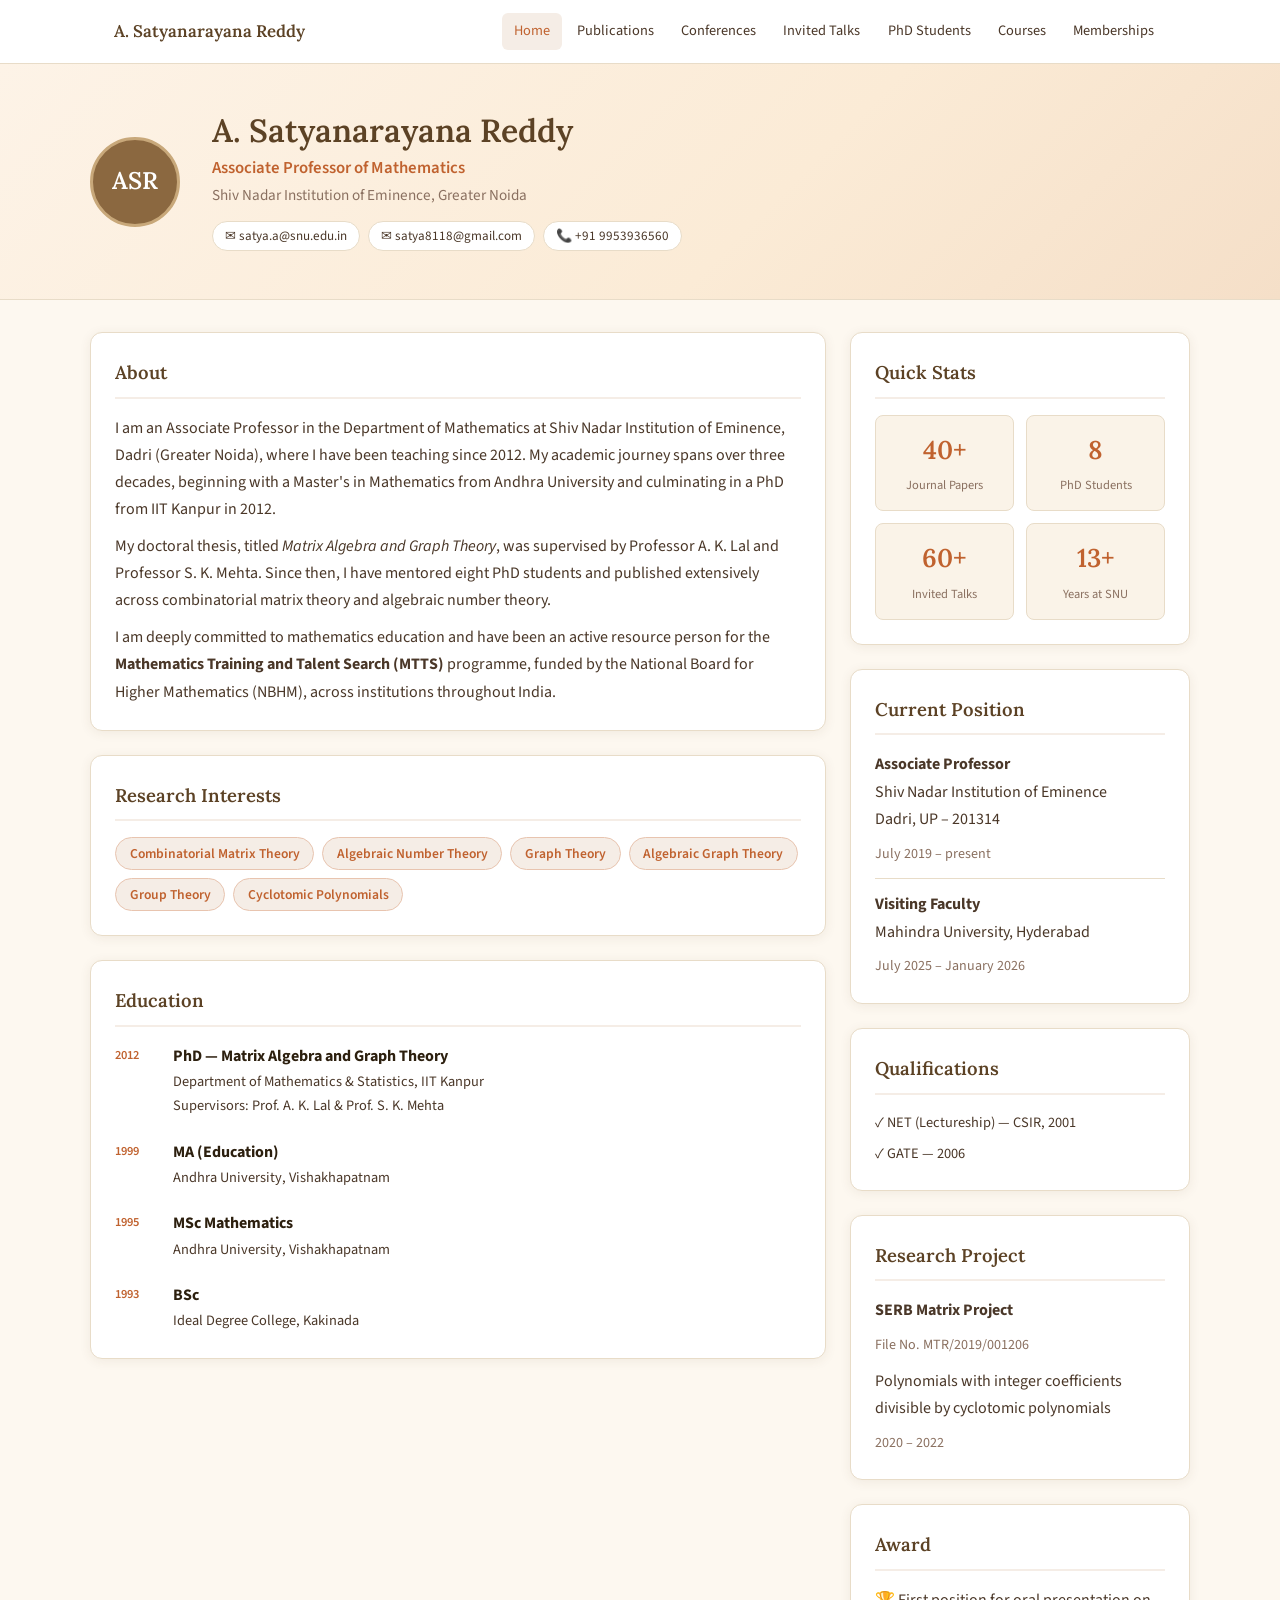
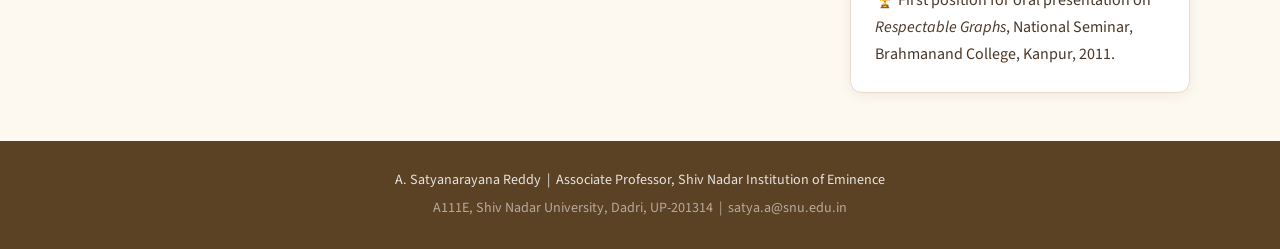
==== index.html @ adea66d2 "Add files via upload" ====
<!DOCTYPE html>
<html lang="en">
<head>
<meta charset="UTF-8">
<meta name="viewport" content="width=device-width, initial-scale=1.0">
<title>A. Satyanarayana Reddy | Mathematics Faculty</title>
<link rel="preconnect" href="https://fonts.googleapis.com">
<link href="https://fonts.googleapis.com/css2?family=Lora:ital,wght@0,400;0,600;1,400&family=Source+Sans+3:wght@300;400;600&display=swap" rel="stylesheet">
<link rel="stylesheet" href="style.css">
</head>
<body>

<nav class="navbar">
  <div class="nav-inner">
    <a href="index.html" class="nav-brand">A. Satyanarayana Reddy</a>
    <button class="nav-toggle" onclick="toggleMenu()">&#9776;</button>
    <ul class="nav-links" id="navLinks">
      <li><a href="index.html" class="active">Home</a></li>
      <li><a href="publications.html">Publications</a></li>
      <li><a href="conferences.html">Conferences</a></li>
      <li><a href="invited-talks.html">Invited Talks</a></li>
      <li><a href="phd-students.html">PhD Students</a></li>
      <li><a href="courses.html">Courses</a></li>
      <li><a href="memberships.html">Memberships</a></li>
    </ul>
  </div>
</nav>

<main>
  <section class="hero">
    <div class="hero-inner">
      <div class="avatar">ASR</div>
      <div class="hero-text">
        <h1>A. Satyanarayana Reddy</h1>
        <p class="title-line">Associate Professor of Mathematics</p>
        <p class="inst-line">Shiv Nadar Institution of Eminence, Greater Noida</p>
        <div class="contact-chips">
          <span>&#9993; satya.a@snu.edu.in</span>
          <span>&#9993; satya8118@gmail.com</span>
          <span>&#128222; +91 9953936560</span>
        </div>
      </div>
    </div>
  </section>

  <section class="content-section">
    <div class="container two-col">

      <div class="main-col">
        <div class="card">
          <h2>About</h2>
          <p>I am an Associate Professor in the Department of Mathematics at Shiv Nadar Institution of Eminence, Dadri (Greater Noida), where I have been teaching since 2012. My academic journey spans over three decades, beginning with a Master's in Mathematics from Andhra University and culminating in a PhD from IIT Kanpur in 2012.</p>
          <p>My doctoral thesis, titled <em>Matrix Algebra and Graph Theory</em>, was supervised by Professor A. K. Lal and Professor S. K. Mehta. Since then, I have mentored eight PhD students and published extensively across combinatorial matrix theory and algebraic number theory.</p>
          <p>I am deeply committed to mathematics education and have been an active resource person for the <strong>Mathematics Training and Talent Search (MTTS)</strong> programme, funded by the National Board for Higher Mathematics (NBHM), across institutions throughout India.</p>
        </div>

        <div class="card">
          <h2>Research Interests</h2>
          <div class="tag-list">
            <span class="tag">Combinatorial Matrix Theory</span>
            <span class="tag">Algebraic Number Theory</span>
            <span class="tag">Graph Theory</span>
            <span class="tag">Algebraic Graph Theory</span>
            <span class="tag">Group Theory</span>
            <span class="tag">Cyclotomic Polynomials</span>
          </div>
        </div>

        <div class="card">
          <h2>Education</h2>
          <ul class="timeline">
            <li>
              <span class="year">2012</span>
              <div>
                <strong>PhD — Matrix Algebra and Graph Theory</strong>
                <p>Department of Mathematics &amp; Statistics, IIT Kanpur</p>
                <p class="muted">Supervisors: Prof. A. K. Lal &amp; Prof. S. K. Mehta</p>
              </div>
            </li>
            <li>
              <span class="year">1999</span>
              <div>
                <strong>MA (Education)</strong>
                <p>Andhra University, Vishakhapatnam</p>
              </div>
            </li>
            <li>
              <span class="year">1995</span>
              <div>
                <strong>MSc Mathematics</strong>
                <p>Andhra University, Vishakhapatnam</p>
              </div>
            </li>
            <li>
              <span class="year">1993</span>
              <div>
                <strong>BSc</strong>
                <p>Ideal Degree College, Kakinada</p>
              </div>
            </li>
          </ul>
        </div>
      </div>

      <div class="side-col">
        <div class="card">
          <h2>Quick Stats</h2>
          <div class="stats-grid">
            <div class="stat-box">
              <span class="stat-num">40+</span>
              <span class="stat-label">Journal Papers</span>
            </div>
            <div class="stat-box">
              <span class="stat-num">8</span>
              <span class="stat-label">PhD Students</span>
            </div>
            <div class="stat-box">
              <span class="stat-num">60+</span>
              <span class="stat-label">Invited Talks</span>
            </div>
            <div class="stat-box">
              <span class="stat-num">13+</span>
              <span class="stat-label">Years at SNU</span>
            </div>
          </div>
        </div>

        <div class="card">
          <h2>Current Position</h2>
          <p><strong>Associate Professor</strong><br>Shiv Nadar Institution of Eminence<br>Dadri, UP – 201314</p>
          <p class="muted">July 2019 – present</p>
          <hr class="divider">
          <p><strong>Visiting Faculty</strong><br>Mahindra University, Hyderabad</p>
          <p class="muted">July 2025 – January 2026</p>
        </div>

        <div class="card">
          <h2>Qualifications</h2>
          <ul class="plain-list">
            <li>&#10003; NET (Lectureship) — CSIR, 2001</li>
            <li>&#10003; GATE — 2006</li>
          </ul>
        </div>

        <div class="card">
          <h2>Research Project</h2>
          <p><strong>SERB Matrix Project</strong></p>
          <p class="muted">File No. MTR/2019/001206</p>
          <p>Polynomials with integer coefficients divisible by cyclotomic polynomials</p>
          <p class="muted">2020 – 2022</p>
        </div>

        <div class="card">
          <h2>Award</h2>
          <p>🏆 First position for oral presentation on <em>Respectable Graphs</em>, National Seminar, Brahmanand College, Kanpur, 2011.</p>
        </div>
      </div>

    </div>
  </section>
</main>

<footer class="footer">
  <p>A. Satyanarayana Reddy &nbsp;|&nbsp; Associate Professor, Shiv Nadar Institution of Eminence</p>
  <p class="muted">A111E, Shiv Nadar University, Dadri, UP-201314 &nbsp;|&nbsp; satya.a@snu.edu.in</p>
</footer>

<script>
function toggleMenu() {
  document.getElementById('navLinks').classList.toggle('open');
}
</script>
</body>
</html>
---- style.css ----
/* ===== FONTS & RESET ===== */
*, *::before, *::after { box-sizing: border-box; margin: 0; padding: 0; }

:root {
  --warm-cream: #fdf8f0;
  --warm-light: #faf3e8;
  --warm-border: #e8dcc8;
  --warm-mid: #c8a87a;
  --warm-dark: #8b6840;
  --warm-deep: #5c4225;
  --accent: #c0622f;
  --accent-light: #f5ede6;
  --text-main: #2c1f0e;
  --text-body: #4a3728;
  --text-muted: #8a7060;
  --card-bg: #ffffff;
  --shadow: 0 2px 12px rgba(92,66,37,0.08);
  --radius: 12px;
  --nav-h: 64px;
}

body {
  font-family: 'Source Sans 3', sans-serif;
  background: var(--warm-cream);
  color: var(--text-body);
  font-size: 16px;
  line-height: 1.7;
}

/* ===== NAVBAR ===== */
.navbar {
  position: sticky; top: 0; z-index: 100;
  background: #fff;
  border-bottom: 1px solid var(--warm-border);
  height: var(--nav-h);
}
.nav-inner {
  max-width: 1100px; margin: 0 auto;
  display: flex; align-items: center; justify-content: space-between;
  padding: 0 1.5rem; height: 100%;
}
.nav-brand {
  font-family: 'Lora', serif;
  font-weight: 600; font-size: 1.05rem;
  color: var(--warm-deep); text-decoration: none;
  white-space: nowrap;
}
.nav-links {
  display: flex; list-style: none; gap: 0.2rem;
}
.nav-links a {
  display: block; padding: 0.4rem 0.75rem;
  color: var(--text-body); text-decoration: none;
  font-size: 0.9rem; border-radius: 6px;
  transition: background 0.2s, color 0.2s;
}
.nav-links a:hover, .nav-links a.active {
  background: var(--accent-light);
  color: var(--accent);
}
.nav-toggle {
  display: none; background: none; border: none;
  font-size: 1.4rem; cursor: pointer; color: var(--text-body);
}

/* ===== HERO ===== */
.hero {
  background: linear-gradient(135deg, #fdf3e7 0%, #fbebd6 60%, #f5dfc8 100%);
  border-bottom: 1px solid var(--warm-border);
  padding: 3rem 1.5rem;
}
.hero-inner {
  max-width: 1100px; margin: 0 auto;
  display: flex; align-items: center; gap: 2rem;
}
.avatar {
  width: 90px; height: 90px; border-radius: 50%;
  background: var(--warm-dark);
  color: #fff; font-family: 'Lora', serif;
  font-size: 1.5rem; font-weight: 600;
  display: flex; align-items: center; justify-content: center;
  flex-shrink: 0;
  border: 3px solid var(--warm-mid);
}
.hero-text h1 {
  font-family: 'Lora', serif;
  font-size: 2rem; font-weight: 600;
  color: var(--warm-deep); line-height: 1.2;
}
.title-line {
  font-size: 1.05rem; color: var(--accent);
  font-weight: 600; margin-top: 0.25rem;
}
.inst-line {
  color: var(--text-muted); font-size: 0.95rem;
}
.contact-chips {
  display: flex; flex-wrap: wrap; gap: 0.5rem;
  margin-top: 0.75rem;
}
.contact-chips span {
  background: #fff;
  border: 1px solid var(--warm-border);
  border-radius: 20px; padding: 0.2rem 0.75rem;
  font-size: 0.82rem; color: var(--text-body);
}

/* ===== LAYOUT ===== */
.content-section { padding: 2rem 1.5rem 3rem; }
.container { max-width: 1100px; margin: 0 auto; }
.two-col {
  display: grid;
  grid-template-columns: 1fr 340px;
  gap: 1.5rem;
  align-items: start;
}
.main-col, .side-col { display: flex; flex-direction: column; gap: 1.5rem; }

/* ===== PAGE HERO (inner pages) ===== */
.page-hero {
  background: linear-gradient(135deg, #fdf3e7 0%, #fbebd6 100%);
  border-bottom: 1px solid var(--warm-border);
  padding: 2.5rem 1.5rem 2rem;
}
.page-hero h1 {
  max-width: 1100px; margin: 0 auto;
  font-family: 'Lora', serif;
  font-size: 1.9rem; color: var(--warm-deep);
}
.page-hero p {
  max-width: 1100px; margin: 0.4rem auto 0;
  color: var(--text-muted); font-size: 0.95rem;
}

/* ===== CARD ===== */
.card {
  background: var(--card-bg);
  border: 1px solid var(--warm-border);
  border-radius: var(--radius);
  padding: 1.5rem;
  box-shadow: var(--shadow);
}
.card h2 {
  font-family: 'Lora', serif;
  font-size: 1.15rem; font-weight: 600;
  color: var(--warm-deep);
  margin-bottom: 1rem;
  padding-bottom: 0.5rem;
  border-bottom: 2px solid var(--accent-light);
}
.card p { margin-bottom: 0.6rem; }
.card p:last-child { margin-bottom: 0; }

/* ===== STATS ===== */
.stats-grid {
  display: grid; grid-template-columns: 1fr 1fr; gap: 0.75rem;
}
.stat-box {
  background: var(--warm-light);
  border: 1px solid var(--warm-border);
  border-radius: 8px; padding: 0.75rem;
  text-align: center;
}
.stat-num {
  display: block; font-size: 1.6rem;
  font-family: 'Lora', serif;
  color: var(--accent); font-weight: 600;
}
.stat-label {
  font-size: 0.78rem; color: var(--text-muted);
}

/* ===== TIMELINE (education) ===== */
.timeline { list-style: none; display: flex; flex-direction: column; gap: 1.25rem; }
.timeline li {
  display: flex; gap: 1rem;
}
.timeline .year {
  flex-shrink: 0; width: 42px;
  font-size: 0.78rem; font-weight: 600;
  color: var(--accent); padding-top: 2px;
}
.timeline strong { color: var(--text-main); }
.timeline p { font-size: 0.9rem; margin: 0; color: var(--text-body); }

/* ===== TAGS ===== */
.tag-list { display: flex; flex-wrap: wrap; gap: 0.5rem; }
.tag {
  background: var(--accent-light);
  color: var(--accent);
  border: 1px solid #e8c4af;
  border-radius: 20px; padding: 0.25rem 0.85rem;
  font-size: 0.85rem; font-weight: 600;
}

/* ===== PLAIN LIST ===== */
.plain-list { list-style: none; display: flex; flex-direction: column; gap: 0.4rem; }
.plain-list li { font-size: 0.9rem; color: var(--text-body); }

/* ===== DIVIDER ===== */
.divider { border: none; border-top: 1px solid var(--warm-border); margin: 0.75rem 0; }

/* ===== MUTED ===== */
.muted { color: var(--text-muted); font-size: 0.88rem; }

/* ===== PUBLICATION ENTRIES ===== */
.pub-year-group { margin-bottom: 2rem; }
.pub-year-label {
  font-family: 'Lora', serif;
  font-size: 1.3rem; color: var(--warm-deep);
  font-weight: 600;
  border-left: 4px solid var(--accent);
  padding-left: 0.75rem;
  margin-bottom: 1rem;
}
.pub-entry {
  background: var(--card-bg);
  border: 1px solid var(--warm-border);
  border-radius: 10px;
  padding: 1rem 1.25rem;
  margin-bottom: 0.75rem;
  box-shadow: var(--shadow);
  transition: border-color 0.2s;
}
.pub-entry:hover { border-color: var(--warm-mid); }
.pub-entry .authors { font-size: 0.9rem; color: var(--text-muted); margin-bottom: 0.2rem; }
.pub-entry .title { font-family: 'Lora', serif; font-style: italic; color: var(--text-main); font-size: 0.98rem; }
.pub-entry .journal { font-size: 0.87rem; color: var(--accent); margin-top: 0.2rem; }
.pub-entry .doi { font-size: 0.82rem; color: var(--text-muted); margin-top: 0.2rem; }
.pub-entry .doi a { color: var(--warm-dark); }

/* ===== CONFERENCE / TALK ENTRIES ===== */
.talk-entry {
  background: var(--card-bg);
  border: 1px solid var(--warm-border);
  border-left: 4px solid var(--warm-mid);
  border-radius: 0 10px 10px 0;
  padding: 0.9rem 1.25rem;
  margin-bottom: 0.75rem;
  box-shadow: var(--shadow);
}
.talk-entry .talk-title { font-family: 'Lora', serif; font-style: italic; color: var(--text-main); font-size: 0.97rem; }
.talk-entry .talk-venue { font-size: 0.87rem; color: var(--text-body); margin-top: 0.2rem; }
.talk-entry .talk-date { font-size: 0.82rem; color: var(--text-muted); margin-top: 0.15rem; }

/* ===== PHD STUDENTS TABLE ===== */
.phd-grid { display: flex; flex-direction: column; gap: 1rem; }
.phd-card {
  background: var(--card-bg);
  border: 1px solid var(--warm-border);
  border-radius: 10px; padding: 1rem 1.25rem;
  display: flex; gap: 1rem; align-items: flex-start;
  box-shadow: var(--shadow);
}
.phd-num {
  width: 36px; height: 36px; border-radius: 50%;
  background: var(--warm-dark); color: #fff;
  display: flex; align-items: center; justify-content: center;
  font-weight: 600; font-size: 0.9rem; flex-shrink: 0;
}
.phd-info strong { color: var(--text-main); }
.phd-info p { font-size: 0.88rem; color: var(--text-muted); margin: 0; }

/* ===== COURSE LIST ===== */
.course-badge {
  display: inline-block;
  background: var(--warm-light);
  border: 1px solid var(--warm-border);
  border-radius: 6px; padding: 0.3rem 0.7rem;
  font-size: 0.85rem; margin: 0.2rem;
  color: var(--text-body);
}

/* ===== MEMBERSHIP ===== */
.memb-list { list-style: none; display: flex; flex-direction: column; gap: 0.6rem; }
.memb-list li {
  display: flex; align-items: flex-start; gap: 0.5rem;
  font-size: 0.93rem;
}
.memb-list li::before { content: "✦"; color: var(--warm-mid); flex-shrink: 0; }

/* ===== FOOTER ===== */
.footer {
  background: var(--warm-deep);
  color: rgba(255,255,255,0.85);
  text-align: center; padding: 1.75rem 1.5rem;
  font-size: 0.88rem;
}
.footer .muted { color: rgba(255,255,255,0.55); margin-top: 0.25rem; }

/* ===== RESPONSIVE ===== */
@media (max-width: 800px) {
  .two-col { grid-template-columns: 1fr; }
  .nav-links { display: none; flex-direction: column; position: absolute; top: var(--nav-h); left: 0; right: 0; background: #fff; border-bottom: 1px solid var(--warm-border); padding: 1rem; gap: 0.25rem; }
  .nav-links.open { display: flex; }
  .nav-toggle { display: block; }
  .hero-inner { flex-direction: column; text-align: center; }
  .contact-chips { justify-content: center; }
}
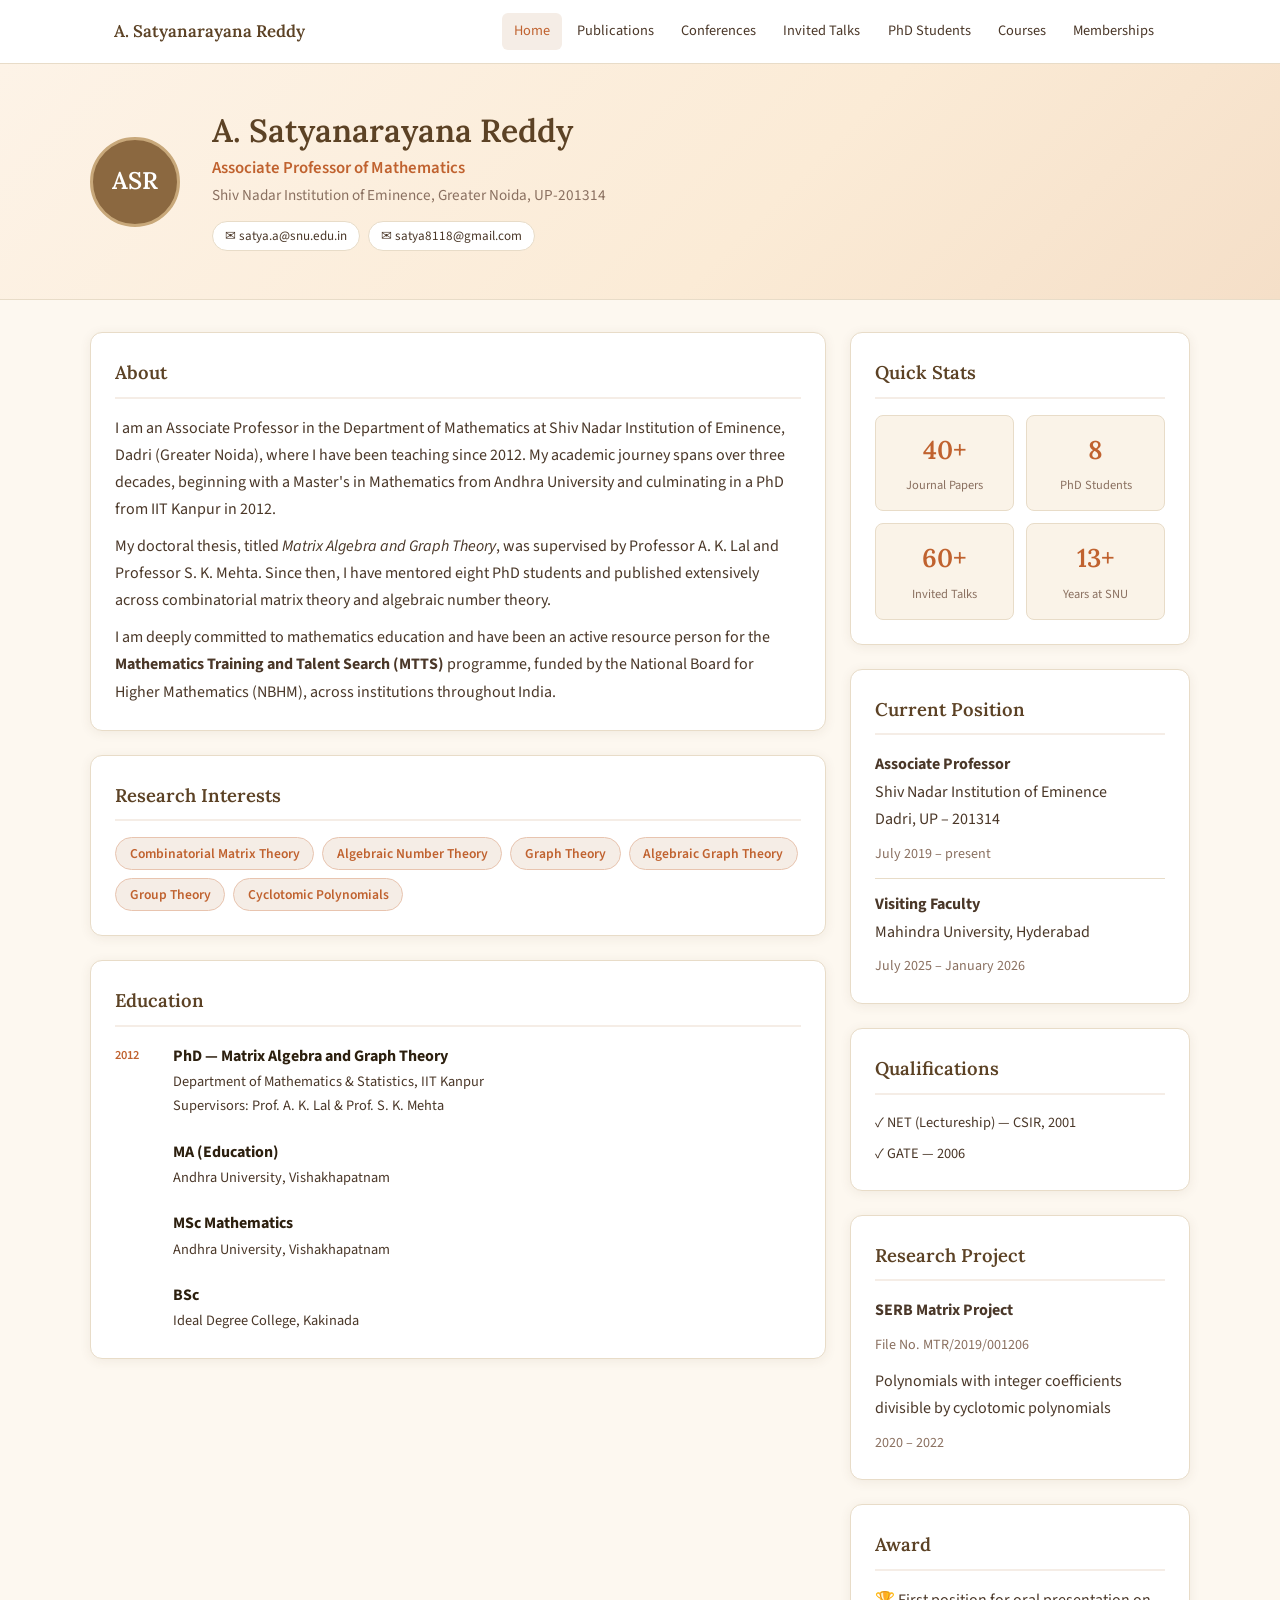
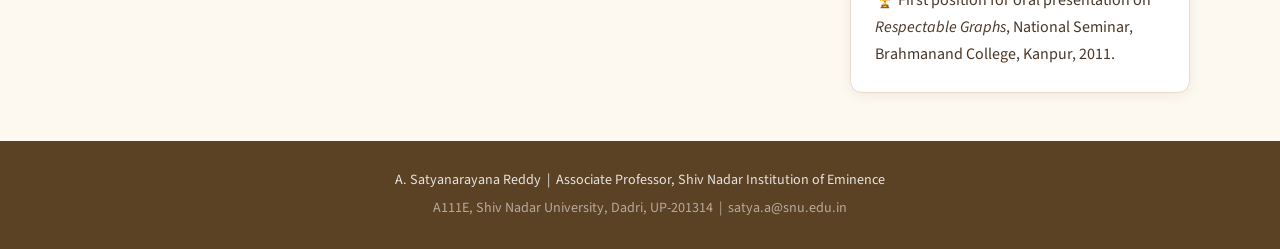
==== commit 6c54f1f3: "Update index.html" ====
--- a/index.html
+++ b/index.html
@@ -33,11 +33,10 @@
       <div class="hero-text">
         <h1>A. Satyanarayana Reddy</h1>
         <p class="title-line">Associate Professor of Mathematics</p>
-        <p class="inst-line">Shiv Nadar Institution of Eminence, Greater Noida</p>
+        <p class="inst-line">Shiv Nadar Institution of Eminence, Greater Noida, UP-201314</p>
         <div class="contact-chips">
           <span>&#9993; satya.a@snu.edu.in</span>
-          <span>&#9993; satya8118@gmail.com</span>
-          <span>&#128222; +91 9953936560</span>
+          <span>&#9993; satya8118@gmail.com</span>          
         </div>
       </div>
     </div>
@@ -78,21 +77,21 @@
               </div>
             </li>
             <li>
-              <span class="year">1999</span>
+              <span class="year hide-year"></span>
               <div>
                 <strong>MA (Education)</strong>
                 <p>Andhra University, Vishakhapatnam</p>
               </div>
             </li>
             <li>
-              <span class="year">1995</span>
+              <span class="year hide-year"></span>
               <div>
                 <strong>MSc Mathematics</strong>
                 <p>Andhra University, Vishakhapatnam</p>
               </div>
             </li>
             <li>
-              <span class="year">1993</span>
+              <span class="year hide-year"></span>
               <div>
                 <strong>BSc</strong>
                 <p>Ideal Degree College, Kakinada</p>
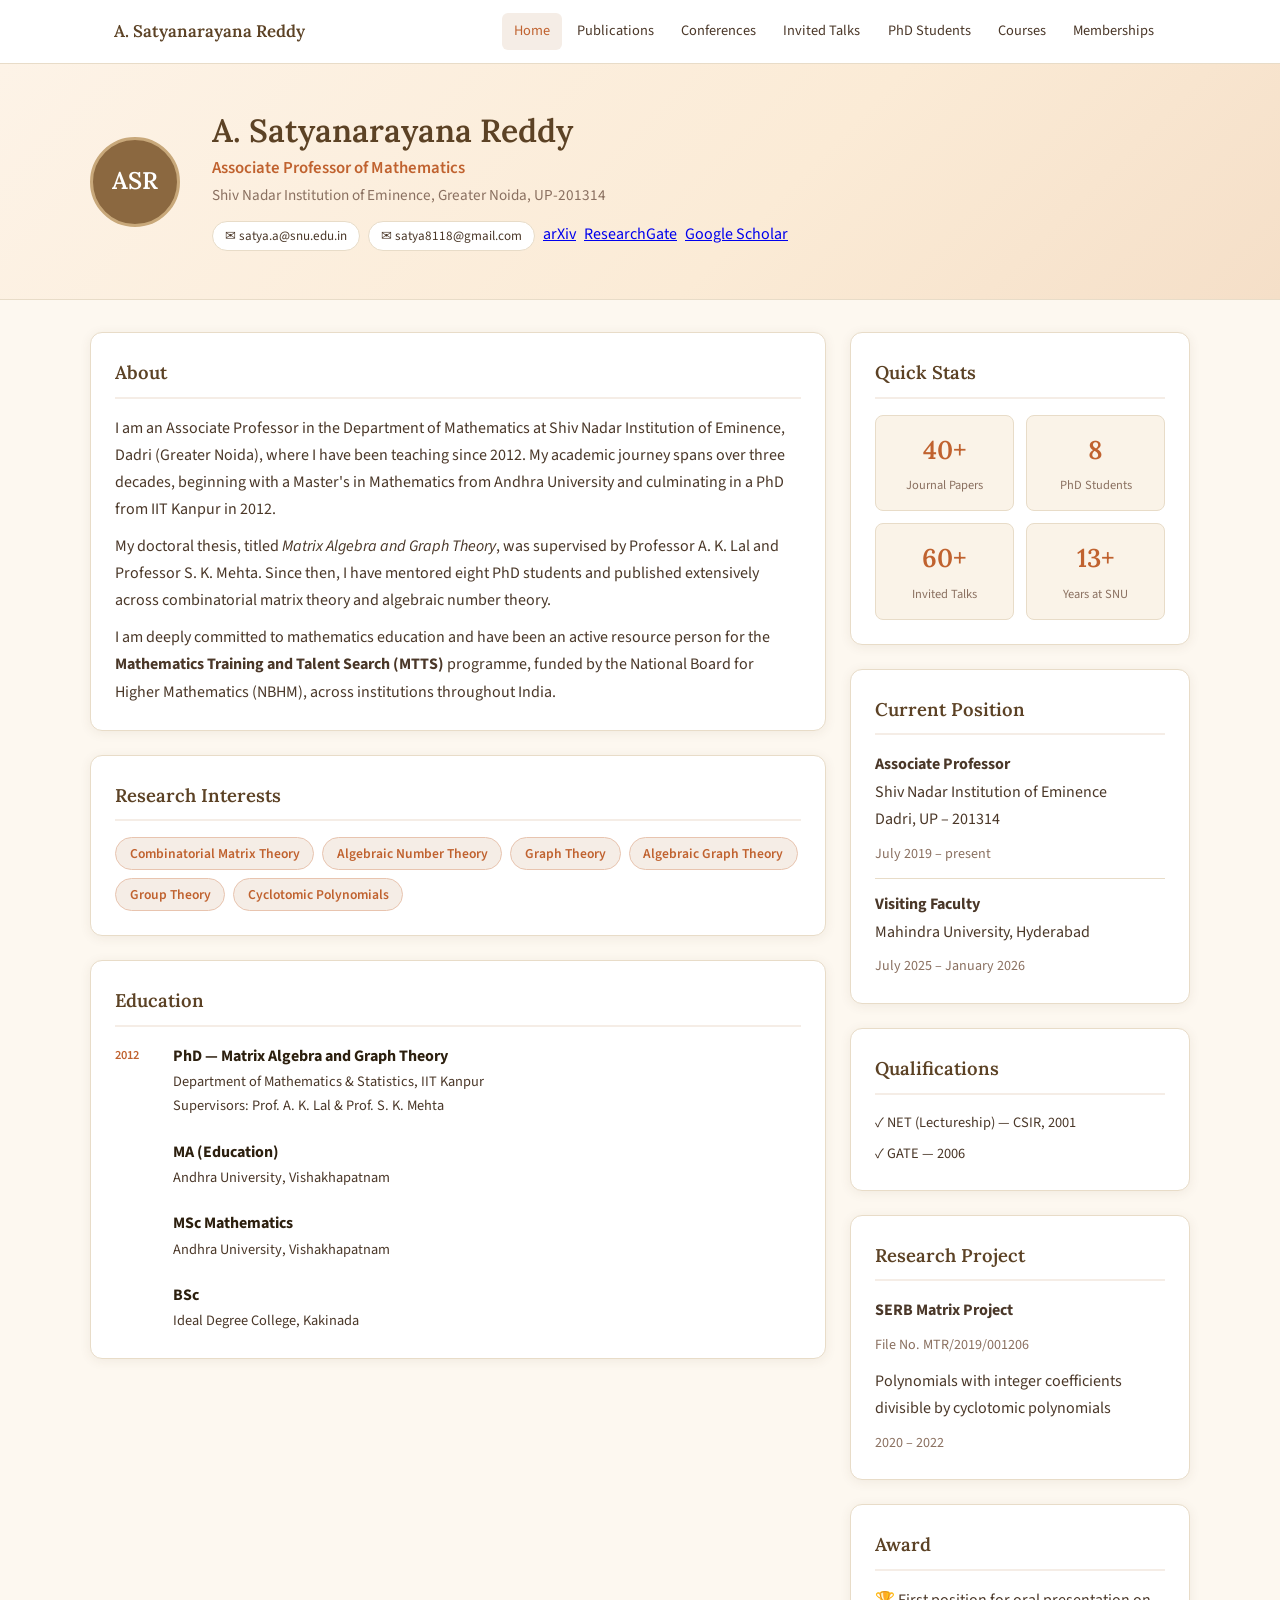
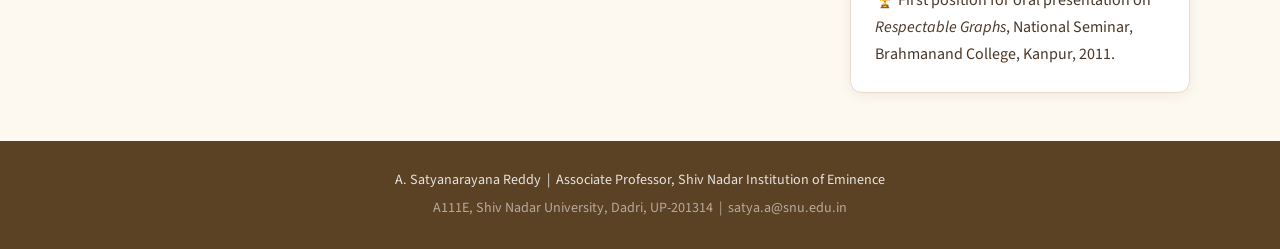
==== commit 458f8bcf: "Update index.html" ====
--- a/index.html
+++ b/index.html
@@ -36,7 +36,11 @@
         <p class="inst-line">Shiv Nadar Institution of Eminence, Greater Noida, UP-201314</p>
         <div class="contact-chips">
           <span>&#9993; satya.a@snu.edu.in</span>
-          <span>&#9993; satya8118@gmail.com</span>          
+          <span>&#9993; satya8118@gmail.com</span> 
+          <a href="https://arxiv.org/a/0000-0002-7031-1408" target="_blank" rel="noopener noreferrer">arXiv</a>
+          <a href="https://www.researchgate.net/profile/A-Reddy-12" target="_blank" rel="noopener noreferrer">ResearchGate</a>
+          <a href="https://scholar.google.com/citations?user=soMM8Y0AAAAJ&hl=en" target="_blank" rel="noopener noreferrer">Google Scholar</a>
+
         </div>
       </div>
     </div>
